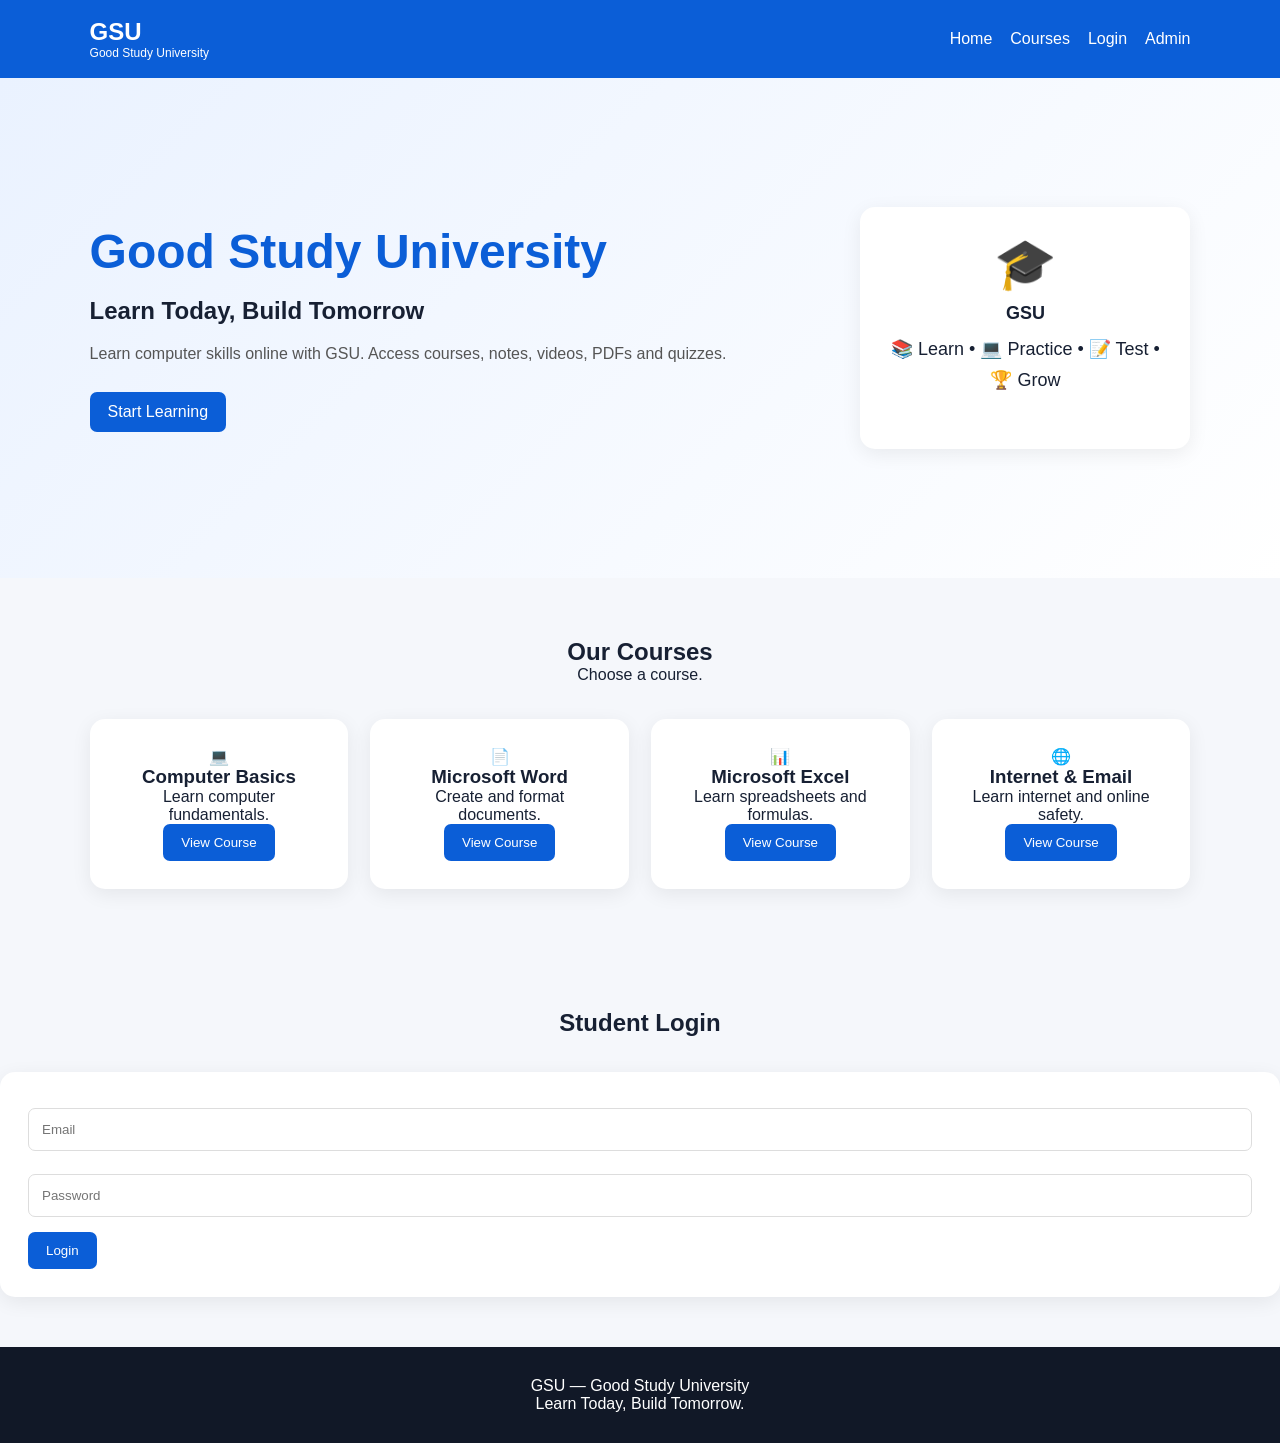
==== index.html @ 11ef9a23 "Add files via upload" ====
<!DOCTYPE html>
<html><head><meta charset="UTF-8"><meta name="viewport" content="width=device-width,initial-scale=1"><title>GSU - Good Study University</title><link rel="stylesheet" href="style.css"></head>
<body><header><div class="logo">GSU<span>Good Study University</span></div><nav><a href="index.html">Home</a><a href="#courses">Courses</a><a href="#login">Login</a><a href="admin.html">Admin</a></nav></header>
<section class="hero"><div><h1>Good Study University</h1><h2>Learn Today, Build Tomorrow</h2><p>Learn computer skills online with GSU. Access courses, notes, videos, PDFs and quizzes.</p><a class="btn" href="#courses">Start Learning</a></div><div class="hero-card">🎓<h2>GSU</h2><p>📚 Learn • 💻 Practice • 📝 Test • 🏆 Grow</p></div></section>
<section id="courses"><div class="section-title"><h2>Our Courses</h2><p>Choose a course.</p></div><div class="grid">
<div class="card">💻<h3>Computer Basics</h3><p>Learn computer fundamentals.</p><button class="btn" onclick="openCourse('Computer Basics')">View Course</button></div>
<div class="card">📄<h3>Microsoft Word</h3><p>Create and format documents.</p><button class="btn" onclick="openCourse('Microsoft Word')">View Course</button></div>
<div class="card">📊<h3>Microsoft Excel</h3><p>Learn spreadsheets and formulas.</p><button class="btn" onclick="openCourse('Microsoft Excel')">View Course</button></div>
<div class="card">🌐<h3>Internet & Email</h3><p>Learn internet and online safety.</p><button class="btn" onclick="openCourse('Internet & Email')">View Course</button></div>
</div></section>
<section id="login"><div class="section-title"><h2>Student Login</h2></div><div class="auth"><input id="email" type="email" placeholder="Email"><input id="password" type="password" placeholder="Password"><button class="btn" onclick="login()">Login</button></div></section>
<footer>GSU — Good Study University<br>Learn Today, Build Tomorrow.</footer><script src="js/app.js"></script></body></html>
---- style.css ----
*{box-sizing:border-box;margin:0;padding:0;font-family:Arial,sans-serif}body{background:#f5f7fb;color:#172033}header{background:#0b5ed7;color:white;padding:18px 7%;display:flex;justify-content:space-between;align-items:center;gap:15px}.logo{font-size:24px;font-weight:bold}.logo span{display:block;font-size:12px;font-weight:normal}nav a{color:white;text-decoration:none;margin-left:18px}.hero{min-height:500px;padding:80px 7%;display:flex;align-items:center;justify-content:space-between;gap:40px;background:linear-gradient(135deg,#eaf2ff,#fff)}.hero h1{font-size:48px;color:#0b5ed7;margin-bottom:18px}.hero p{line-height:1.7;color:#555;margin:15px 0 25px}.hero-card,.card,.welcome,.auth{background:white;border-radius:15px;padding:28px;box-shadow:0 5px 20px rgba(0,0,0,.07)}.hero-card{text-align:center;width:330px;font-size:50px}.hero-card h2,.hero-card p{font-size:18px;margin-top:10px;color:#172033}.grid{display:grid;grid-template-columns:repeat(auto-fit,minmax(220px,1fr));gap:22px;padding:0 7% 60px}.grid .card{text-align:center}.section-title{text-align:center;margin:60px 0 35px}.container{width:88%;max-width:1100px;margin:35px auto}.btn,.logout{display:inline-block;background:#0b5ed7;color:white;border:0;padding:11px 18px;border-radius:7px;text-decoration:none;cursor:pointer}.logout{background:white;color:#0b5ed7;font-weight:bold}input,textarea{width:100%;padding:13px;margin:8px 0 15px;border:1px solid #ddd;border-radius:7px}textarea{min-height:180px}.course-row,.note{border:1px solid #eee;padding:16px;border-radius:10px;margin:12px 0}.course-row{display:flex;justify-content:space-between;align-items:center;gap:12px}.actions{display:flex;flex-wrap:wrap;gap:12px;margin-top:25px}.video-frame{width:100%;aspect-ratio:16/9;border:0;border-radius:10px}footer{background:#111827;color:white;text-align:center;padding:30px;margin-top:50px}@media(max-width:700px){header{flex-direction:column}.hero{flex-direction:column;text-align:center;padding:55px 7%}.hero h1{font-size:38px}.hero-card{width:100%;max-width:330px}.container{width:92%}.course-row{flex-direction:column;align-items:flex-start}.course-row .btn{width:100%;text-align:center}}
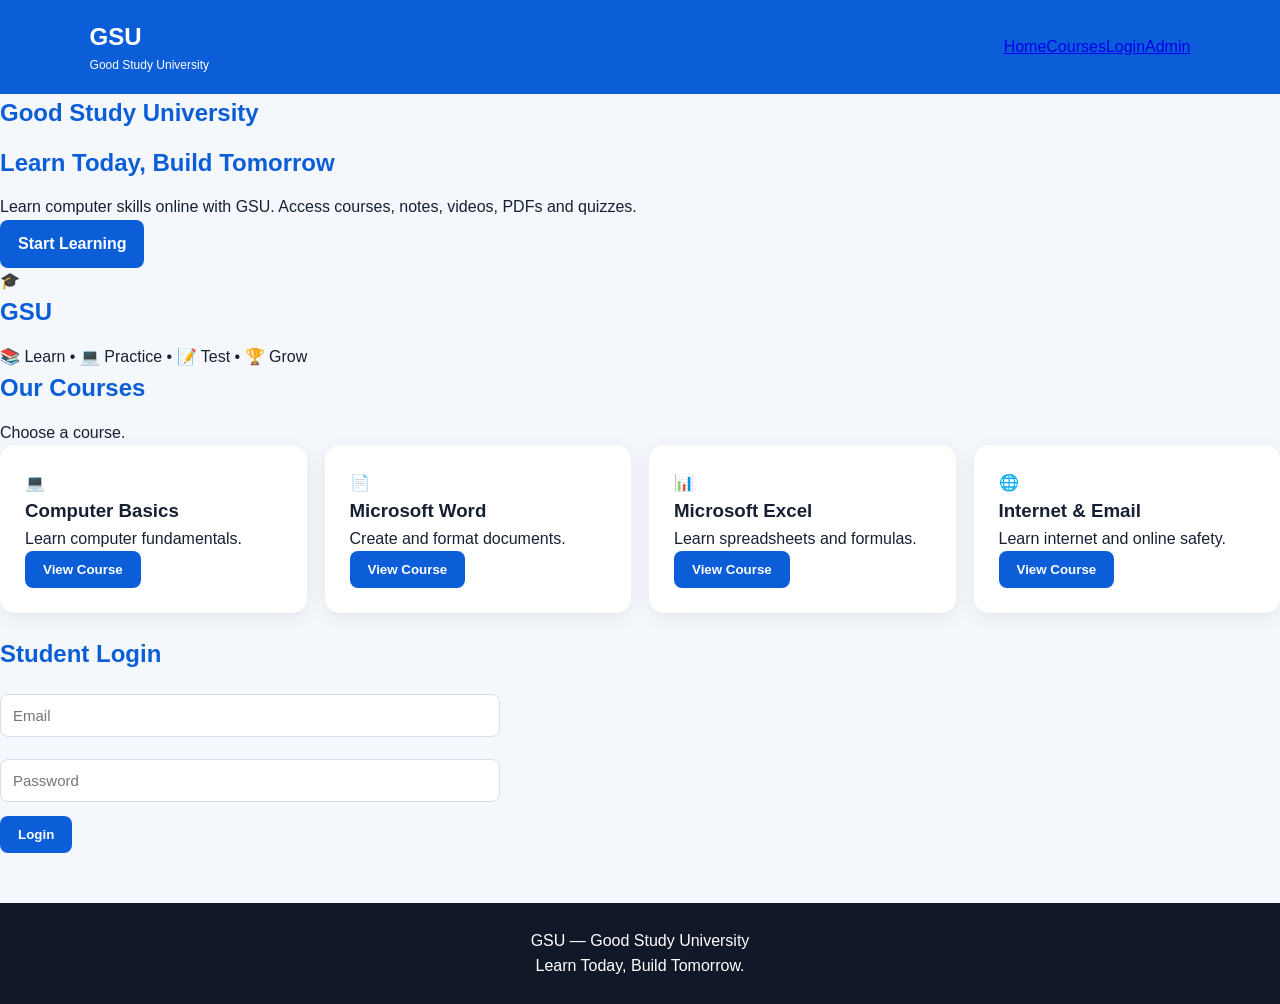
==== commit b46b12a1: "Add files via upload" ====
--- a/index.html
+++ b/index.html
@@ -9,4 +9,4 @@
 <div class="card">🌐<h3>Internet & Email</h3><p>Learn internet and online safety.</p><button class="btn" onclick="openCourse('Internet & Email')">View Course</button></div>
 </div></section>
 <section id="login"><div class="section-title"><h2>Student Login</h2></div><div class="auth"><input id="email" type="email" placeholder="Email"><input id="password" type="password" placeholder="Password"><button class="btn" onclick="login()">Login</button></div></section>
-<footer>GSU — Good Study University<br>Learn Today, Build Tomorrow.</footer><script src="js/app.js"></script></body></html>+<footer>GSU — Good Study University<br>Learn Today, Build Tomorrow.</footer><script src="app.js"></script></body></html>
--- a/style.css
+++ b/style.css
@@ -1 +1 @@
-*{box-sizing:border-box;margin:0;padding:0;font-family:Arial,sans-serif}body{background:#f5f7fb;color:#172033}header{background:#0b5ed7;color:white;padding:18px 7%;display:flex;justify-content:space-between;align-items:center;gap:15px}.logo{font-size:24px;font-weight:bold}.logo span{display:block;font-size:12px;font-weight:normal}nav a{color:white;text-decoration:none;margin-left:18px}.hero{min-height:500px;padding:80px 7%;display:flex;align-items:center;justify-content:space-between;gap:40px;background:linear-gradient(135deg,#eaf2ff,#fff)}.hero h1{font-size:48px;color:#0b5ed7;margin-bottom:18px}.hero p{line-height:1.7;color:#555;margin:15px 0 25px}.hero-card,.card,.welcome,.auth{background:white;border-radius:15px;padding:28px;box-shadow:0 5px 20px rgba(0,0,0,.07)}.hero-card{text-align:center;width:330px;font-size:50px}.hero-card h2,.hero-card p{font-size:18px;margin-top:10px;color:#172033}.grid{display:grid;grid-template-columns:repeat(auto-fit,minmax(220px,1fr));gap:22px;padding:0 7% 60px}.grid .card{text-align:center}.section-title{text-align:center;margin:60px 0 35px}.container{width:88%;max-width:1100px;margin:35px auto}.btn,.logout{display:inline-block;background:#0b5ed7;color:white;border:0;padding:11px 18px;border-radius:7px;text-decoration:none;cursor:pointer}.logout{background:white;color:#0b5ed7;font-weight:bold}input,textarea{width:100%;padding:13px;margin:8px 0 15px;border:1px solid #ddd;border-radius:7px}textarea{min-height:180px}.course-row,.note{border:1px solid #eee;padding:16px;border-radius:10px;margin:12px 0}.course-row{display:flex;justify-content:space-between;align-items:center;gap:12px}.actions{display:flex;flex-wrap:wrap;gap:12px;margin-top:25px}.video-frame{width:100%;aspect-ratio:16/9;border:0;border-radius:10px}footer{background:#111827;color:white;text-align:center;padding:30px;margin-top:50px}@media(max-width:700px){header{flex-direction:column}.hero{flex-direction:column;text-align:center;padding:55px 7%}.hero h1{font-size:38px}.hero-card{width:100%;max-width:330px}.container{width:92%}.course-row{flex-direction:column;align-items:flex-start}.course-row .btn{width:100%;text-align:center}}+*{box-sizing:border-box;margin:0;padding:0;font-family:Arial,sans-serif}body{background:#f4f7fb;color:#172033;line-height:1.6}header{background:#0b5ed7;color:#fff;padding:18px 7%;display:flex;justify-content:space-between;align-items:center}.logo{font-size:24px;font-weight:bold}.logo span{display:block;font-size:12px;font-weight:normal}.container{width:90%;max-width:1100px;margin:35px auto}.welcome,.card{background:#fff;padding:25px;border-radius:15px;box-shadow:0 5px 20px rgba(0,0,0,.07);margin-bottom:22px}h1,h2{color:#0b5ed7;margin-bottom:12px}.grid{display:grid;grid-template-columns:repeat(auto-fit,minmax(210px,1fr));gap:18px}.stats .card{text-align:center;font-size:30px}.stats .card p{font-size:15px;color:#666}.actions{display:flex;flex-wrap:wrap;gap:12px;margin-top:20px}.btn,.logout{display:inline-block;border:0;padding:11px 18px;border-radius:8px;cursor:pointer;text-decoration:none;font-weight:bold}.btn{background:#0b5ed7;color:#fff}.logout{background:#fff;color:#0b5ed7}input,textarea{width:100%;padding:12px;margin:8px 0 14px;border:1px solid #d8dee9;border-radius:8px;font-size:15px}textarea{min-height:130px}.auth{max-width:500px}.item{padding:16px;border:1px solid #e5e7eb;border-radius:10px;margin:12px 0}.muted{color:#666}.video-wrap{position:relative;width:100%;padding-top:56.25%;margin-top:12px}.video-wrap iframe{position:absolute;inset:0;width:100%;height:100%;border:0;border-radius:10px}footer{background:#111827;color:#fff;text-align:center;padding:25px;margin-top:50px}@media(max-width:600px){header{padding:15px 5%}.container{width:92%}.actions .btn{width:100%}}
